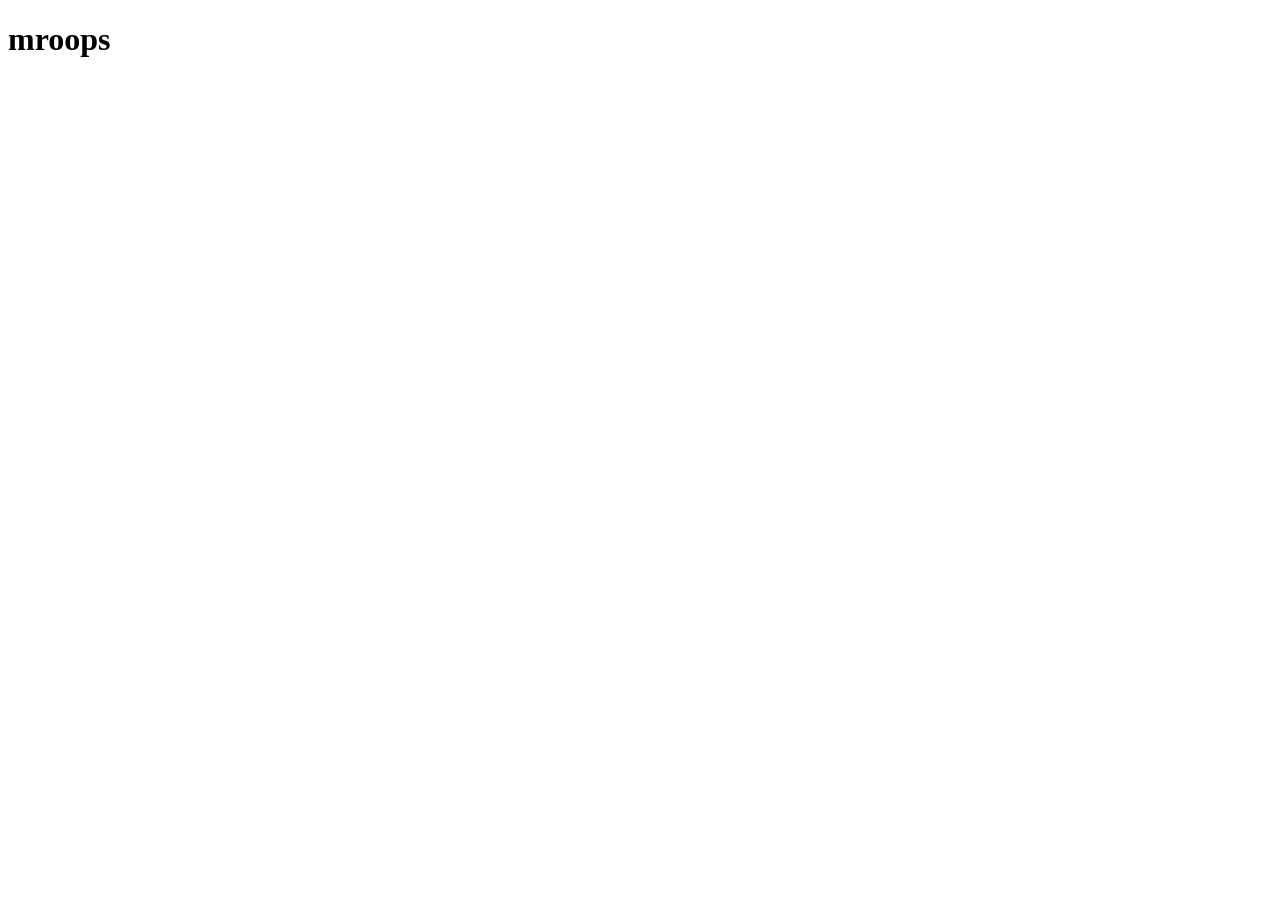
==== index.html @ ba9a28cd "index.html" ====
<!DOCTYPE html>
<html lang="en">
    <head>
		<meta charset = "UTF-8"/>
		<link rel="stylesheet" href="style.css">
		<script type="text/javascript" src="http://code.jquery.com/jquery-1.11.1.min.js"></script>
	</head>
	
	<body>
		<h1>mroops</h1>
	</body>
</html>
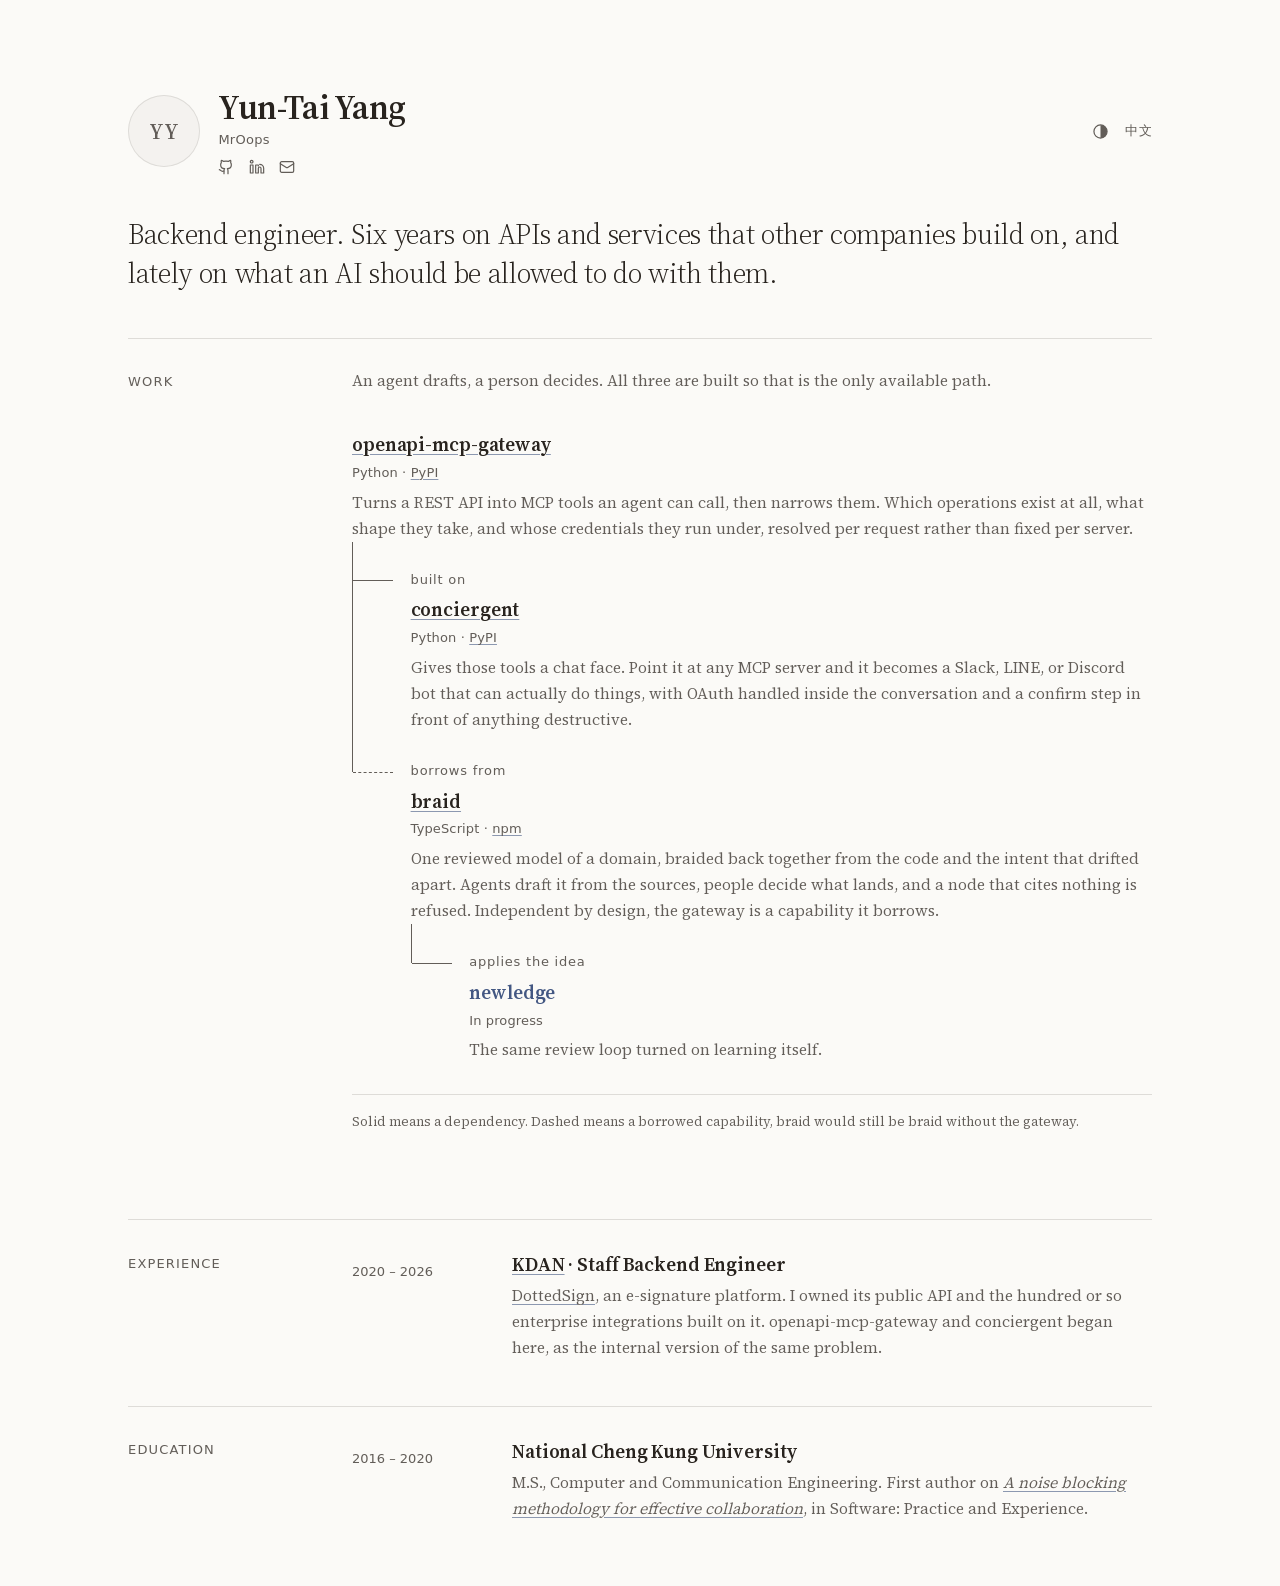
==== commit b24a4a68: "refactor: move the registry links onto the projects they belong to The icon row linked a PyPI profil" ====
--- a/index.html
+++ b/index.html
@@ -1,12 +1,147 @@
 <!DOCTYPE html>
 <html lang="en">
-    <head>
-		<meta charset = "UTF-8"/>
-		<link rel="stylesheet" href="style.css">
-		<script type="text/javascript" src="http://code.jquery.com/jquery-1.11.1.min.js"></script>
-	</head>
-	
-	<body>
-		<h1>mroops</h1>
-	</body>
-</html>+<head>
+<meta charset="utf-8">
+<meta name="viewport" content="width=device-width, initial-scale=1">
+<title>Yun-Tai Yang</title>
+<meta name="description" content="Backend engineer. Six years on APIs and services that other companies build on, and lately on what an AI should be allowed to do with them.">
+<link rel="icon" href="favicon.svg" type="image/svg+xml">
+<link rel="alternate" hreflang="zh-Hant" href="https://mroops.dev/zh.html">
+<link rel="alternate" hreflang="en" href="https://mroops.dev/">
+<link rel="preload" href="fonts/source-serif-4-latin.woff2" as="font" type="font/woff2" crossorigin>
+<script>
+	// Runs before first paint so a pinned theme never flashes the other one.
+	try { document.documentElement.dataset.theme = localStorage.getItem('theme') || '' } catch {}
+</script>
+<link rel="stylesheet" href="style.css">
+</head>
+<body>
+<main class="page">
+
+	<header class="masthead">
+		<div class="identity">
+			<div class="avatar" role="img" aria-label="Yun-Tai Yang">YY</div>
+			<div>
+				<h1 class="name">Yun-Tai Yang</h1>
+				<span class="handle">MrOops</span>
+				<nav class="elsewhere">
+					<a href="https://github.com/mroops0111" aria-label="GitHub"><svg viewBox="0 0 24 24" fill="none" stroke="currentColor" stroke-width="1.8" stroke-linecap="round" stroke-linejoin="round" aria-hidden="true"><path d="M15 22v-4a4.8 4.8 0 0 0-1-3.5c3 0 6-2 6-5.5.08-1.25-.27-2.48-1-3.5.28-1.15.28-2.35 0-3.5 0 0-1 0-3 1.5-2.64-.5-5.36-.5-8 0C6 2 5 2 5 2c-.3 1.15-.3 2.35 0 3.5A5.4 5.4 0 0 0 4 9c0 3.5 3 5.5 6 5.5-.39.49-.68 1.05-.85 1.65-.17.6-.22 1.23-.15 1.85v4"/><path d="M9 18c-4.51 2-5-2-7-2"/></svg></a>
+					<a href="https://www.linkedin.com/in/yun-tai-yang-b238891b6/" aria-label="LinkedIn"><svg viewBox="0 0 24 24" fill="none" stroke="currentColor" stroke-width="1.8" stroke-linecap="round" stroke-linejoin="round" aria-hidden="true"><path d="M16 8a6 6 0 0 1 6 6v7h-4v-7a2 2 0 0 0-4 0v7h-4V9h4v1.5"/><rect width="4" height="12" x="2" y="9"/><circle cx="4" cy="4" r="2"/></svg></a>
+					<a href="mailto:mroops0111@gmail.com" aria-label="Email"><svg viewBox="0 0 24 24" fill="none" stroke="currentColor" stroke-width="1.8" stroke-linecap="round" stroke-linejoin="round" aria-hidden="true"><rect width="20" height="16" x="2" y="4" rx="2"/><path d="m22 7-8.97 5.7a1.94 1.94 0 0 1-2.06 0L2 7"/></svg></a>
+				</nav>
+			</div>
+		</div>
+		<div class="controls">
+			<button class="theme" type="button" aria-label="Switch colour theme">
+				<svg viewBox="0 0 16 16" width="15" height="15" aria-hidden="true">
+					<circle cx="8" cy="8" r="7" fill="none" stroke="currentColor" stroke-width="1.3"/>
+					<path d="M8 1a7 7 0 0 1 0 14z" fill="currentColor"/>
+				</svg>
+			</button>
+			<a class="lang" href="zh.html" hreflang="zh-Hant">中文</a>
+		</div>
+	</header>
+
+	<p class="lede">
+		Backend engineer. Six years on APIs and services that other companies build on,
+		and lately on what an AI should be allowed to do with them.
+	</p>
+
+	<section class="section">
+		<h2 class="section-label">Work</h2>
+
+		<div class="section-body">
+			<p class="framing">
+			An agent drafts, a person decides. All three are built so that is the only available path.
+		</p>
+
+		<figure class="tree">
+			<p class="tree-name"><a href="https://github.com/mroops0111/openapi-mcp-gateway">openapi-mcp-gateway</a></p>
+			<p class="tree-note">Python &middot; <a href="https://pypi.org/project/openapi-mcp-gateway/">PyPI</a></p>
+			<p class="tree-role">Turns a REST API into MCP tools an agent can call, then narrows them. Which operations exist at all, what shape they take, and whose credentials they run under, resolved per request rather than fixed per server.</p>
+
+			<ul class="tree-branch">
+				<li class="tree-item">
+					<p class="tree-verb">built on</p>
+					<p class="tree-name"><a href="https://github.com/mroops0111/conciergent">conciergent</a></p>
+					<p class="tree-note">Python &middot; <a href="https://pypi.org/project/conciergent/">PyPI</a></p>
+					<p class="tree-role">Gives those tools a chat face. Point it at any MCP server and it becomes a Slack, LINE, or Discord bot that can actually do things, with OAuth handled inside the conversation and a confirm step in front of anything destructive.</p>
+				</li>
+				<li class="tree-item tree-item--borrowed">
+					<p class="tree-verb">borrows from</p>
+					<p class="tree-name"><a href="https://github.com/mroops0111/braid">braid</a></p>
+					<p class="tree-note">TypeScript &middot; <a href="https://www.npmjs.com/package/@braidhq/cli">npm</a></p>
+					<p class="tree-role">One reviewed model of a domain, braided back together from the code and the intent that drifted apart. Agents draft it from the sources, people decide what lands, and a node that cites nothing is refused. Independent by design, the gateway is a capability it borrows.</p>
+
+					<ul class="tree-branch">
+						<li class="tree-item tree-item--pending">
+							<p class="tree-verb">applies the idea</p>
+							<p class="tree-name">newledge</p>
+							<p class="tree-note">In progress</p>
+							<p class="tree-role">The same review loop turned on learning itself.</p>
+						</li>
+					</ul>
+				</li>
+			</ul>
+
+			<figcaption class="tree-foot">Solid means a dependency. Dashed means a borrowed capability, braid would still be braid without the gateway.</figcaption>
+		</figure>
+
+
+
+		</div>
+
+	</section>
+
+	<section class="section">
+		<h2 class="section-label">Experience</h2>
+
+		<div class="section-body">
+			<div class="role">
+				<p class="role-when">2020 &ndash; 2026</p>
+				<div>
+					<p class="role-where"><a href="https://www.kdan.com/">KDAN</a> &middot; Staff Backend Engineer</p>
+					<p class="role-what">
+						<a href="https://www.dottedsign.com/">DottedSign</a>, an e-signature platform. I owned its public API and the hundred or so
+						enterprise integrations built on it. openapi-mcp-gateway and conciergent began
+						here, as the internal version of the same problem.
+					</p>
+				</div>
+			</div>
+
+		</div>
+	</section>
+
+
+	<section class="section">
+		<h2 class="section-label">Education</h2>
+
+		<div class="section-body">
+			<div class="role">
+				<p class="role-when">2016 &ndash; 2020</p>
+				<div>
+					<p class="role-where">National Cheng Kung University</p>
+					<p class="role-what">
+						M.S., Computer and Communication Engineering. First author on
+						<a href="https://doi.org/10.1002/spe.3304"><cite>A noise blocking methodology
+						for effective collaboration</cite></a>, in Software: Practice and Experience.
+					</p>
+				</div>
+			</div>
+		</div>
+	</section>
+
+
+</main>
+
+<script>
+	document.querySelector('.theme').addEventListener('click', () => {
+		const root = document.documentElement
+		const system = matchMedia('(prefers-color-scheme: dark)').matches ? 'dark' : 'light'
+		const next = (root.dataset.theme || system) === 'dark' ? 'light' : 'dark'
+		root.dataset.theme = next
+		try { localStorage.setItem('theme', next) } catch {}
+	})
+</script>
+</body>
+</html>
--- a/style.css
+++ b/style.css
@@ -0,0 +1,463 @@
+/* Source Serif 4, variable weight 300-700, self-hosted so the page makes no third-party request.
+   The latin-ext subset only downloads when a character in its range actually appears. */
+@font-face {
+	font-family: 'Source Serif 4';
+	font-style: normal;
+	font-weight: 300 700;
+	font-display: swap;
+	src: url(fonts/source-serif-4-latin.woff2) format('woff2');
+	unicode-range: U+0000-00FF, U+0131, U+0152-0153, U+02BB-02BC, U+02C6, U+02DA, U+02DC,
+		U+0304, U+0308, U+0329, U+2000-206F, U+20AC, U+2122, U+2191, U+2193, U+2212, U+2215, U+FEFF, U+FFFD;
+}
+
+@font-face {
+	font-family: 'Source Serif 4';
+	font-style: normal;
+	font-weight: 300 700;
+	font-display: swap;
+	src: url(fonts/source-serif-4-latin-ext.woff2) format('woff2');
+	unicode-range: U+0100-02BA, U+02BD-02C5, U+02C7-02CC, U+02CE-02D7, U+02DD-02FF, U+0304,
+		U+0308, U+0329, U+1D00-1DBF, U+1E00-1E9F, U+1EF2-1EFF, U+2020, U+20A0-20AB, U+20AD-20C0,
+		U+2113, U+2C60-2C7F, U+A720-A7FF;
+}
+
+/* Warm paper rather than pure white, warm ink rather than pure black. The difference is small
+   per token and decisive in aggregate, it is what separates a considered page from a default one.
+
+   Each pair is light first, dark second. Chroma rises and lightness inverts between them, but the
+   hue stays the same number, because a dark mode that shifts hue reads as a different site. */
+:root {
+	--paper: light-dark(oklch(0.985 0.004 85), oklch(0.185 0.008 70));
+	--paper-sunk: light-dark(oklch(0.962 0.005 85), oklch(0.225 0.008 70));
+	--ink: light-dark(oklch(0.26 0.012 65), oklch(0.925 0.006 80));
+	--ink-soft: light-dark(oklch(0.48 0.010 65), oklch(0.695 0.008 75));
+	--rule: light-dark(oklch(0.895 0.006 80), oklch(0.305 0.008 70));
+	--accent: light-dark(oklch(0.46 0.075 265), oklch(0.775 0.070 265));
+
+	--page: 80%;
+	--page-max: 82rem;
+	--gutter: 11rem;
+	--step: 1.75rem;
+
+	/* Hosted on R2 rather than committed, so a portrait can be replaced or withdrawn without
+	   rewriting this repository's history. Both fail to a monogram, so a 404 here is survivable. */
+	--avatar: url(https://cdn.mroops.dev/assets/avatar.jpg);
+	--avatar-alt: url(https://cdn.mroops.dev/assets/avatar-ai.jpg);
+
+	--t-meta: 0.8125rem;
+	--t-small: 0.9844rem;
+	--t-body: 1.1875rem;
+	--t-title: 1.75rem;
+	--t-name: 2.125rem;
+
+	color-scheme: light dark;
+}
+
+/* Left alone, color-scheme follows the system. The button pins it, and light-dark() above resolves
+   against whichever of the three states is in force, so no token is ever written twice. */
+:root[data-theme='light'] {
+	color-scheme: light;
+}
+
+:root[data-theme='dark'] {
+	color-scheme: dark;
+}
+
+* {
+	box-sizing: border-box;
+}
+
+body {
+	margin: 0;
+	padding: 0;
+	background: var(--paper);
+	color: var(--ink);
+	font-family: 'Source Serif 4', Charter, 'Bitstream Charter', Cambria, Georgia, serif;
+	font-size: var(--t-body);
+	font-weight: 380;
+	line-height: 1.7;
+	-webkit-font-smoothing: antialiased;
+	text-rendering: optimizeLegibility;
+}
+
+/* The Latin face still leads, so English words inside a Chinese sentence stay in Source Serif.
+   The CJK fallbacks run modern serif first and land on a modern sans rather than on MingLiU. */
+body:lang(zh-Hant) {
+	font-family: 'Source Serif 4', 'Noto Serif TC', 'Source Han Serif TC', 'Songti TC',
+		'PingFang TC', 'Microsoft JhengHei', sans-serif;
+	line-height: 1.95;
+}
+
+.page {
+	width: min(var(--page), var(--page-max));
+	margin: 0 auto;
+	padding: 5.5rem 0 4rem;
+}
+
+/* Below this the left gutter has nowhere to go, so the whole page collapses to one column and the
+   side padding comes back. The prose cap stops mattering because the viewport is the cap. */
+@media (max-width: 52rem) {
+	.page {
+		width: auto;
+		padding: 3.5rem 1.5rem 4rem;
+	}
+}
+
+/* The accent exists only here. A link has to read as a link, and this is the single place on the
+   page where colour earns its keep, so the underline carries it and the text itself stays ink. */
+a {
+	color: inherit;
+	text-decoration-color: color-mix(in oklch, var(--accent) 60%, transparent);
+	text-decoration-thickness: 1px;
+	text-underline-offset: 0.18em;
+	transition: text-decoration-color 0.15s ease, color 0.15s ease;
+}
+
+a:hover {
+	color: var(--accent);
+	text-decoration-color: var(--accent);
+}
+
+.masthead {
+	display: flex;
+	align-items: center;
+	justify-content: space-between;
+	gap: 1rem;
+	margin-bottom: 2.5rem;
+}
+
+.identity {
+	display: flex;
+	align-items: center;
+	gap: 1.15rem;
+	min-width: 0;
+}
+
+/* Both portraits are absolutely positioned layers, so the monogram underneath them only ever
+   shows when neither image loads. Putting a portrait in `background-image` instead would paint it
+   behind the text, and the letters would sit on the face. */
+.avatar {
+	position: relative;
+	flex-shrink: 0;
+	width: 4.5rem;
+	height: 4.5rem;
+	overflow: hidden;
+	border-radius: 50%;
+	background-color: var(--paper-sunk);
+	box-shadow: inset 0 0 0 1px var(--rule);
+	font-family: 'Source Serif 4', serif;
+	font-size: 1.375rem;
+	font-weight: 500;
+	line-height: 4.5rem;
+	text-align: center;
+	color: var(--ink-soft);
+}
+
+.avatar::before,
+.avatar::after {
+	content: '';
+	position: absolute;
+	inset: 0;
+	background-size: cover;
+	background-position: center;
+}
+
+.avatar::before {
+	background-image: var(--avatar);
+}
+
+.avatar::after {
+	background-image: var(--avatar-alt);
+	animation: portrait 9s ease-in-out infinite;
+}
+
+@keyframes portrait {
+	0%, 42% { opacity: 0; }
+	50%, 92% { opacity: 1; }
+	100% { opacity: 0; }
+}
+
+/* A looping animation is the exact thing this setting exists to stop, so the second portrait simply
+   never appears rather than appearing without the fade. */
+@media (prefers-reduced-motion: reduce) {
+	.avatar::after {
+		animation: none;
+		opacity: 0;
+	}
+}
+
+.name {
+	margin: 0;
+	font-size: var(--t-name);
+	font-weight: 600;
+	letter-spacing: -0.014em;
+	line-height: 1.15;
+}
+
+/* The romanisation trails the Chinese name at a smaller size, so the two read as one name with a
+   gloss rather than as two names of equal weight. */
+.name-latin {
+	font-size: 0.68em;
+	font-weight: 400;
+	letter-spacing: 0;
+	color: var(--ink-soft);
+}
+
+.handle {
+	display: block;
+	margin-top: 0.1rem;
+	font-family: system-ui, -apple-system, sans-serif;
+	font-size: var(--t-meta);
+	font-weight: 400;
+	letter-spacing: 0.02em;
+	color: var(--ink-soft);
+}
+
+/* The language switch is the one element that is deliberately not serif. It is an interface
+   control rather than part of the text, and keeping it in a sans makes that distinction visible. */
+.controls {
+	display: flex;
+	flex-shrink: 0;
+	align-items: center;
+	gap: 1.1rem;
+}
+
+.theme {
+	display: flex;
+	padding: 0;
+	border: 0;
+	background: none;
+	color: var(--ink-soft);
+	cursor: pointer;
+}
+
+.theme:hover {
+	color: var(--accent);
+}
+
+.lang {
+	flex-shrink: 0;
+	font-family: system-ui, -apple-system, sans-serif;
+	font-size: var(--t-meta);
+	letter-spacing: 0.02em;
+	color: var(--ink-soft);
+	text-decoration: none;
+}
+
+.lang:hover {
+	color: var(--accent);
+}
+
+/* The framing paragraph carries the relationship between the three entries below it, so it sits
+   apart from the lede rather than inside the list, where it would read as a fourth project. */
+.framing {
+	margin: 0 0 2.1rem;
+	font-size: var(--t-small);
+	line-height: 1.75;
+	color: var(--ink-soft);
+	text-wrap: pretty;
+}
+
+.lede {
+	margin: 0 0 calc(var(--step) * 1.15);
+	font-size: var(--t-title);
+	font-weight: 320;
+	line-height: 1.4;
+	letter-spacing: -0.012em;
+	color: var(--ink);
+	text-wrap: pretty;
+}
+
+.section {
+	display: grid;
+	grid-template-columns: var(--gutter) minmax(0, 1fr);
+	gap: 0 3rem;
+	margin-top: calc(var(--step) * 1.6);
+	padding-top: var(--step);
+	border-top: 1px solid var(--rule);
+}
+
+.section-label {
+	margin: 0;
+	padding-top: 0.28rem;
+	font-family: system-ui, -apple-system, sans-serif;
+	font-size: var(--t-meta);
+	font-weight: 500;
+	letter-spacing: 0.09em;
+	text-transform: uppercase;
+	color: var(--ink-soft);
+}
+
+.tree-note {
+	margin: 0 0 0.35rem;
+	font-family: system-ui, -apple-system, sans-serif;
+	font-size: var(--t-meta);
+	letter-spacing: 0.01em;
+	color: var(--ink-soft);
+}
+
+/* Stroke icons throughout, including the two brand marks, so a logo never sits next to an outline
+   at a different visual weight. They inherit colour, which is what carries them into dark mode. */
+.elsewhere {
+	display: flex;
+	align-items: center;
+	gap: 0.9rem;
+	margin-top: 0.5rem;
+}
+
+.elsewhere a {
+	display: flex;
+	color: var(--ink-soft);
+	text-decoration: none;
+}
+
+.elsewhere a:hover {
+	color: var(--accent);
+}
+
+.elsewhere svg {
+	width: 16px;
+	height: 16px;
+}
+
+/* The rail is a left border on each item, so the last child can drop it and draw a stub instead.
+   That is what turns the corner into an elbow without any extra markup. */
+.tree {
+	margin: 0 0 2.6rem;
+	padding: 0;
+}
+
+.tree-branch {
+	position: relative;
+	margin: 0;
+	padding: 1.7rem 0 0;
+	list-style: none;
+}
+
+.tree-branch::before {
+	content: '';
+	position: absolute;
+	top: 0;
+	left: 0;
+	width: 1px;
+	height: 1.7rem;
+	background: var(--ink-soft);
+}
+
+.tree-item {
+	position: relative;
+	padding: 0 0 1.7rem 3.6rem;
+	border-left: 1px solid var(--ink-soft);
+}
+
+.tree-item:last-child {
+	padding-bottom: 0;
+	border-left-color: transparent;
+}
+
+.tree-item:last-child::after {
+	content: '';
+	position: absolute;
+	top: 0;
+	left: -1px;
+	width: 1px;
+	height: 0.72rem;
+	background: var(--ink-soft);
+}
+
+/* The trunk is always solid, because it is structure. Only this crossbar carries the relationship,
+   so the two jobs never compete for the same line. */
+.tree-item::before {
+	content: '';
+	position: absolute;
+	top: 0.72rem;
+	left: 0;
+	width: 2.5rem;
+	border-top: 1px solid var(--ink-soft);
+}
+
+.tree-item--borrowed::before {
+	border-top-style: dashed;
+}
+
+.tree-verb {
+	margin: 0 0 0.15rem;
+	font-family: system-ui, -apple-system, sans-serif;
+	font-size: var(--t-meta);
+	letter-spacing: 0.06em;
+	color: var(--ink-soft);
+}
+
+.tree-name {
+	margin: 0 0 0.1rem;
+	font-size: var(--t-body);
+	font-weight: 600;
+	letter-spacing: -0.006em;
+}
+
+.tree-item--pending .tree-name {
+	color: var(--accent);
+}
+
+.tree-role {
+	margin: 0;
+	font-size: var(--t-small);
+	line-height: 1.65;
+	color: var(--ink-soft);
+	text-wrap: pretty;
+}
+
+.tree-foot {
+	margin: 1.9rem 0 0;
+	padding-top: 1.1rem;
+	border-top: 1px solid var(--rule);
+	font-size: var(--t-meta);
+	line-height: 1.6;
+	color: var(--ink-soft);
+}
+
+/* A role is a date, a place and a claim, so it is set as three parts rather than as a paragraph.
+   The dates hold their own column at the reading size above, and fold into the flow below it. */
+.role {
+	display: grid;
+	grid-template-columns: 8.5rem minmax(0, 1fr);
+	gap: 0 1.5rem;
+	margin-bottom: 1.6rem;
+}
+
+.role:last-child {
+	margin-bottom: 0;
+}
+
+.role-when {
+	font-family: system-ui, -apple-system, sans-serif;
+	font-size: var(--t-meta);
+	line-height: 1.7;
+	color: var(--ink-soft);
+}
+
+.role-where {
+	margin: 0 0 0.15rem;
+	font-size: var(--t-body);
+	font-weight: 600;
+	letter-spacing: -0.006em;
+}
+
+.role-what {
+	margin: 0;
+	font-size: var(--t-small);
+	line-height: 1.65;
+	color: var(--ink-soft);
+	text-wrap: pretty;
+}
+
+@media (max-width: 52rem) {
+	.role {
+		grid-template-columns: 1fr;
+		gap: 0.2rem 0;
+	}
+}
+
+cite {
+	font-style: italic;
+}
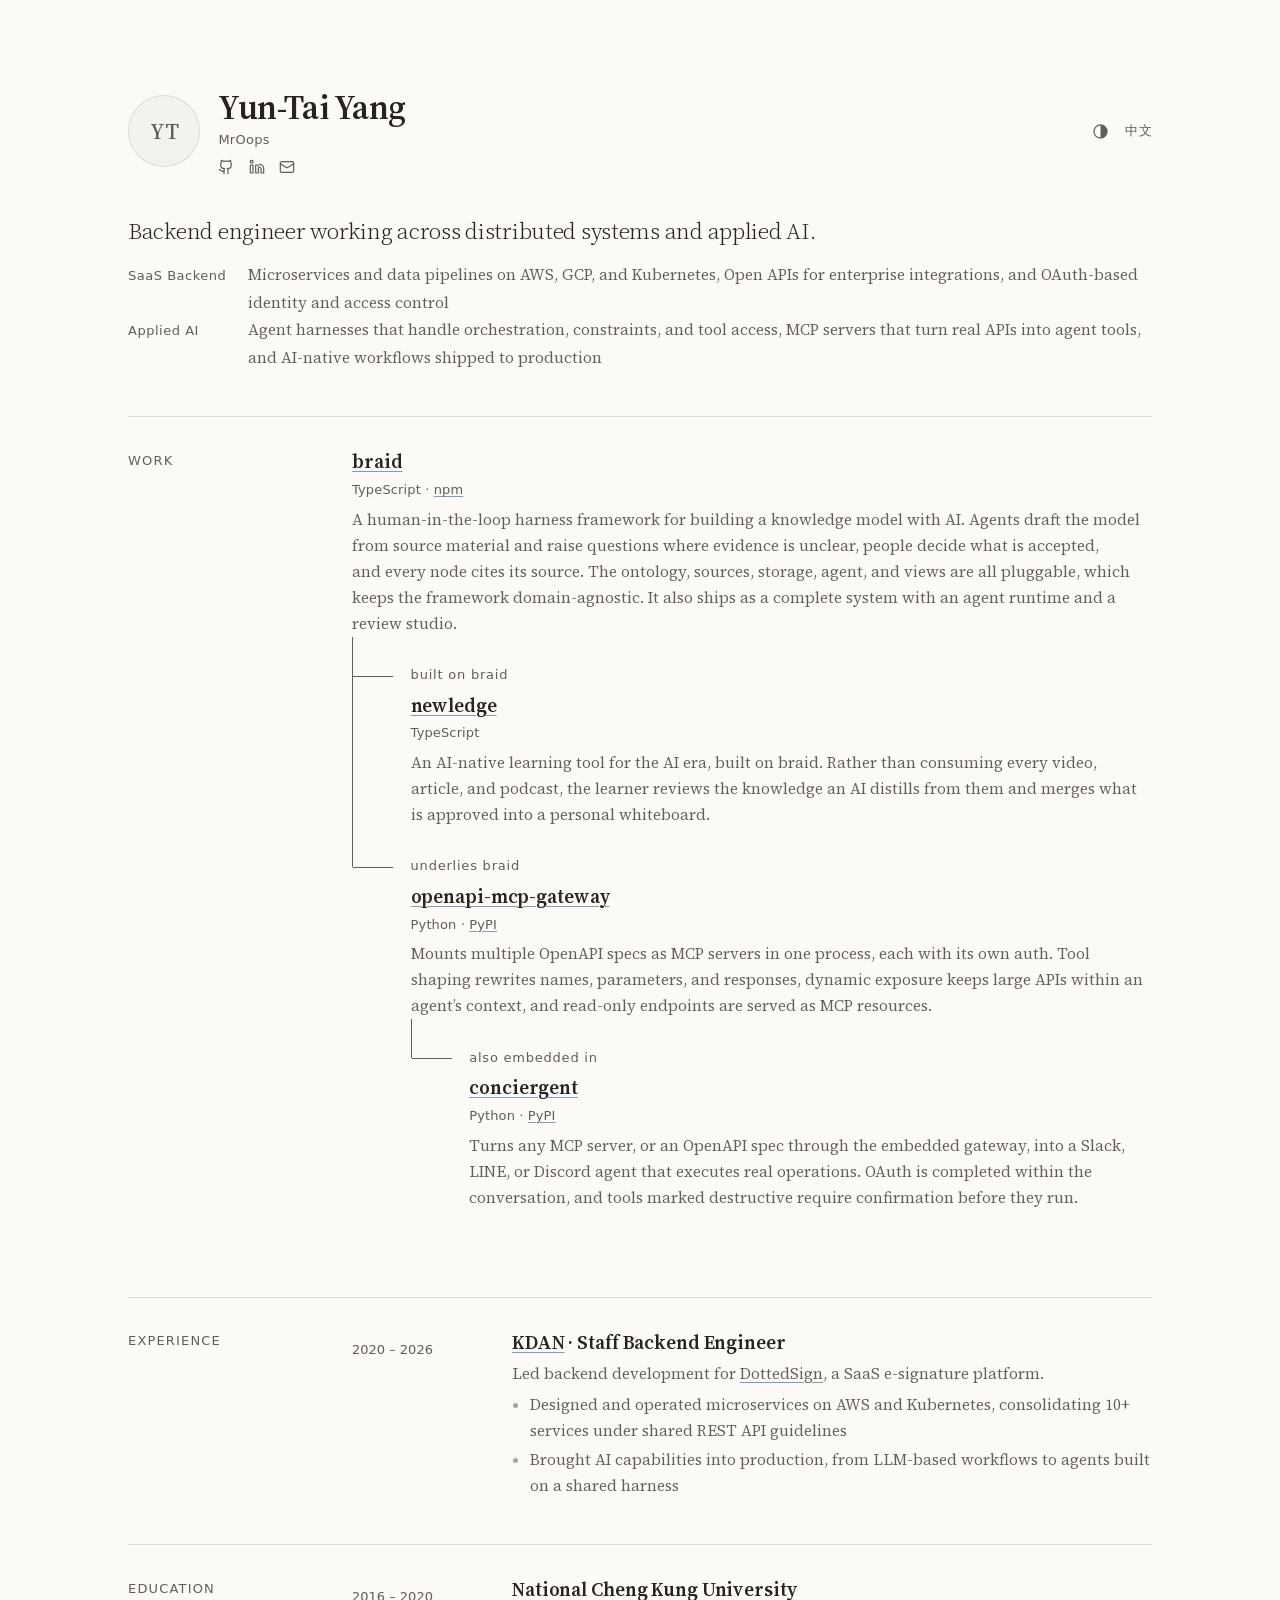
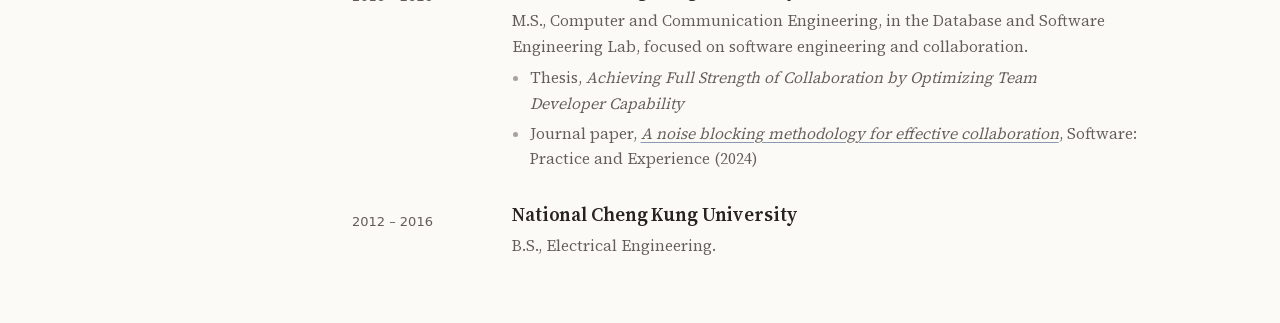
==== commit aac5388e: "feat: rewrite the copy around backend and applied AI, and adopt the YT mark - Replace the lede with " ====
--- a/index.html
+++ b/index.html
@@ -4,7 +4,7 @@
 <meta charset="utf-8">
 <meta name="viewport" content="width=device-width, initial-scale=1">
 <title>Yun-Tai Yang</title>
-<meta name="description" content="Backend engineer. Six years on APIs and services that other companies build on, and lately on what an AI should be allowed to do with them.">
+<meta name="description" content="Backend engineer working across distributed systems and applied AI.">
 <link rel="icon" href="favicon.svg" type="image/svg+xml">
 <link rel="alternate" hreflang="zh-Hant" href="https://mroops.dev/zh.html">
 <link rel="alternate" hreflang="en" href="https://mroops.dev/">
@@ -20,7 +20,7 @@
 
 	<header class="masthead">
 		<div class="identity">
-			<div class="avatar" role="img" aria-label="Yun-Tai Yang">YY</div>
+			<div class="avatar" role="img" aria-label="Yun-Tai Yang">YT</div>
 			<div>
 				<h1 class="name">Yun-Tai Yang</h1>
 				<span class="handle">MrOops</span>
@@ -42,49 +42,45 @@
 		</div>
 	</header>
 
-	<p class="lede">
-		Backend engineer. Six years on APIs and services that other companies build on,
-		and lately on what an AI should be allowed to do with them.
-	</p>
+	<p class="lede">Backend engineer working across distributed systems and applied AI.</p>
+	<ul class="focus">
+		<li><span class="focus-label">SaaS Backend</span>Microservices and data pipelines on AWS, GCP, and Kubernetes, Open APIs for enterprise integrations, and OAuth-based identity and access control</li>
+		<li><span class="focus-label">Applied AI</span>Agent harnesses that handle orchestration, constraints, and tool access, MCP servers that turn real APIs into agent tools, and AI-native workflows shipped to production</li>
+	</ul>
 
 	<section class="section">
 		<h2 class="section-label">Work</h2>
 
 		<div class="section-body">
-			<p class="framing">
-			An agent drafts, a person decides. All three are built so that is the only available path.
-		</p>
 
 		<figure class="tree">
-			<p class="tree-name"><a href="https://github.com/mroops0111/openapi-mcp-gateway">openapi-mcp-gateway</a></p>
-			<p class="tree-note">Python &middot; <a href="https://pypi.org/project/openapi-mcp-gateway/">PyPI</a></p>
-			<p class="tree-role">Turns a REST API into MCP tools an agent can call, then narrows them. Which operations exist at all, what shape they take, and whose credentials they run under, resolved per request rather than fixed per server.</p>
+			<p class="tree-name"><a href="https://github.com/mroops0111/braid">braid</a></p>
+			<p class="tree-note">TypeScript &middot; <a href="https://www.npmjs.com/package/@braidhq/cli">npm</a></p>
+			<p class="tree-role">A human-in-the-loop harness framework for building a knowledge model with AI. Agents draft the model from source material and raise questions where evidence is unclear, people decide what is accepted, and every node cites its source. The ontology, sources, storage, agent, and views are all pluggable, which keeps the framework domain-agnostic. It also ships as a complete system with an agent runtime and a review studio.</p>
 
 			<ul class="tree-branch">
 				<li class="tree-item">
-					<p class="tree-verb">built on</p>
-					<p class="tree-name"><a href="https://github.com/mroops0111/conciergent">conciergent</a></p>
-					<p class="tree-note">Python &middot; <a href="https://pypi.org/project/conciergent/">PyPI</a></p>
-					<p class="tree-role">Gives those tools a chat face. Point it at any MCP server and it becomes a Slack, LINE, or Discord bot that can actually do things, with OAuth handled inside the conversation and a confirm step in front of anything destructive.</p>
+					<p class="tree-verb">built on braid</p>
+					<p class="tree-name"><a href="https://github.com/mroops0111/newledge">newledge</a></p>
+					<p class="tree-note">TypeScript</p>
+					<p class="tree-role">An AI-native learning tool for the AI era, built on braid. Rather than consuming every video, article, and podcast, the learner reviews the knowledge an AI distills from them and merges what is approved into a personal whiteboard.</p>
 				</li>
-				<li class="tree-item tree-item--borrowed">
-					<p class="tree-verb">borrows from</p>
-					<p class="tree-name"><a href="https://github.com/mroops0111/braid">braid</a></p>
-					<p class="tree-note">TypeScript &middot; <a href="https://www.npmjs.com/package/@braidhq/cli">npm</a></p>
-					<p class="tree-role">One reviewed model of a domain, braided back together from the code and the intent that drifted apart. Agents draft it from the sources, people decide what lands, and a node that cites nothing is refused. Independent by design, the gateway is a capability it borrows.</p>
+				<li class="tree-item">
+					<p class="tree-verb">underlies braid</p>
+					<p class="tree-name"><a href="https://github.com/mroops0111/openapi-mcp-gateway">openapi-mcp-gateway</a></p>
+					<p class="tree-note">Python &middot; <a href="https://pypi.org/project/openapi-mcp-gateway/">PyPI</a></p>
+					<p class="tree-role">Mounts multiple OpenAPI specs as MCP servers in one process, each with its own auth. Tool shaping rewrites names, parameters, and responses, dynamic exposure keeps large APIs within an agent&rsquo;s context, and read-only endpoints are served as MCP resources.</p>
 
 					<ul class="tree-branch">
-						<li class="tree-item tree-item--pending">
-							<p class="tree-verb">applies the idea</p>
-							<p class="tree-name">newledge</p>
-							<p class="tree-note">In progress</p>
-							<p class="tree-role">The same review loop turned on learning itself.</p>
+						<li class="tree-item">
+							<p class="tree-verb">also embedded in</p>
+							<p class="tree-name"><a href="https://github.com/mroops0111/conciergent">conciergent</a></p>
+							<p class="tree-note">Python &middot; <a href="https://pypi.org/project/conciergent/">PyPI</a></p>
+							<p class="tree-role">Turns any MCP server, or an OpenAPI spec through the embedded gateway, into a Slack, LINE, or Discord agent that executes real operations. OAuth is completed within the conversation, and tools marked destructive require confirmation before they run.</p>
 						</li>
 					</ul>
 				</li>
 			</ul>
-
-			<figcaption class="tree-foot">Solid means a dependency. Dashed means a borrowed capability, braid would still be braid without the gateway.</figcaption>
 		</figure>
 
 
@@ -101,11 +97,11 @@
 				<p class="role-when">2020 &ndash; 2026</p>
 				<div>
 					<p class="role-where"><a href="https://www.kdan.com/">KDAN</a> &middot; Staff Backend Engineer</p>
-					<p class="role-what">
-						<a href="https://www.dottedsign.com/">DottedSign</a>, an e-signature platform. I owned its public API and the hundred or so
-						enterprise integrations built on it. openapi-mcp-gateway and conciergent began
-						here, as the internal version of the same problem.
-					</p>
+					<p class="role-what">Led backend development for <a href="https://www.dottedsign.com/">DottedSign</a>, a SaaS e-signature platform.</p>
+					<ul class="role-points">
+						<li>Designed and operated microservices on AWS and Kubernetes, consolidating 10+ services under shared REST API guidelines</li>
+						<li>Brought AI capabilities into production, from LLM-based workflows to agents built on a shared harness</li>
+					</ul>
 				</div>
 			</div>
 
@@ -121,11 +117,18 @@
 				<p class="role-when">2016 &ndash; 2020</p>
 				<div>
 					<p class="role-where">National Cheng Kung University</p>
-					<p class="role-what">
-						M.S., Computer and Communication Engineering. First author on
-						<a href="https://doi.org/10.1002/spe.3304"><cite>A noise blocking methodology
-						for effective collaboration</cite></a>, in Software: Practice and Experience.
-					</p>
+					<p class="role-what">M.S., Computer and Communication Engineering, in the Database and Software Engineering Lab, focused on software engineering and collaboration.</p>
+					<ul class="role-points">
+						<li>Thesis, <cite>Achieving Full Strength of Collaboration by Optimizing Team Developer Capability</cite></li>
+						<li>Journal paper, <a href="https://doi.org/10.1002/spe.3304"><cite>A noise blocking methodology for effective collaboration</cite></a>, Software: Practice and Experience (2024)</li>
+					</ul>
+				</div>
+			</div>
+			<div class="role">
+				<p class="role-when">2012 &ndash; 2016</p>
+				<div>
+					<p class="role-where">National Cheng Kung University</p>
+					<p class="role-what">B.S., Electrical Engineering.</p>
 				</div>
 			</div>
 		</div>
--- a/style.css
+++ b/style.css
@@ -47,7 +47,7 @@
 	--t-meta: 0.8125rem;
 	--t-small: 0.9844rem;
 	--t-body: 1.1875rem;
-	--t-title: 1.75rem;
+	--t-title: 1.4375rem;
 	--t-name: 2.125rem;
 
 	color-scheme: light dark;
@@ -248,24 +248,48 @@
 	color: var(--accent);
 }
 
-/* The framing paragraph carries the relationship between the three entries below it, so it sits
-   apart from the lede rather than inside the list, where it would read as a fourth project. */
-.framing {
-	margin: 0 0 2.1rem;
-	font-size: var(--t-small);
-	line-height: 1.75;
-	color: var(--ink-soft);
-	text-wrap: pretty;
-}
-
 .lede {
-	margin: 0 0 calc(var(--step) * 1.15);
+	margin: 0 0 0.9rem;
 	font-size: var(--t-title);
 	font-weight: 320;
 	line-height: 1.4;
 	letter-spacing: -0.012em;
 	color: var(--ink);
 	text-wrap: pretty;
+}
+
+/* Two lines rather than a paragraph, one per field, so the lede stays a single claim and the
+   evidence for it can be scanned. The labels share the section labels' sans so they read as
+   interface rather than as text. */
+.focus {
+	margin: 0 0 calc(var(--step) * 1.15);
+	padding: 0;
+	list-style: none;
+	font-size: var(--t-small);
+	line-height: 1.75;
+	color: var(--ink-soft);
+}
+
+.focus li {
+	display: grid;
+	grid-template-columns: 6.5rem minmax(0, 1fr);
+	gap: 0 1rem;
+}
+
+.focus-label {
+	padding-top: 0.2rem;
+	font-family: system-ui, -apple-system, sans-serif;
+	font-size: var(--t-meta);
+	font-weight: 500;
+	letter-spacing: 0.04em;
+	color: var(--ink-soft);
+}
+
+@media (max-width: 52rem) {
+	.focus li {
+		grid-template-columns: 1fr;
+		margin-bottom: 0.5rem;
+	}
 }
 
 .section {
@@ -365,8 +389,6 @@
 	background: var(--ink-soft);
 }
 
-/* The trunk is always solid, because it is structure. Only this crossbar carries the relationship,
-   so the two jobs never compete for the same line. */
 .tree-item::before {
 	content: '';
 	position: absolute;
@@ -376,10 +398,6 @@
 	border-top: 1px solid var(--ink-soft);
 }
 
-.tree-item--borrowed::before {
-	border-top-style: dashed;
-}
-
 .tree-verb {
 	margin: 0 0 0.15rem;
 	font-family: system-ui, -apple-system, sans-serif;
@@ -395,25 +413,12 @@
 	letter-spacing: -0.006em;
 }
 
-.tree-item--pending .tree-name {
-	color: var(--accent);
-}
-
 .tree-role {
 	margin: 0;
 	font-size: var(--t-small);
 	line-height: 1.65;
 	color: var(--ink-soft);
 	text-wrap: pretty;
-}
-
-.tree-foot {
-	margin: 1.9rem 0 0;
-	padding-top: 1.1rem;
-	border-top: 1px solid var(--rule);
-	font-size: var(--t-meta);
-	line-height: 1.6;
-	color: var(--ink-soft);
 }
 
 /* A role is a date, a place and a claim, so it is set as three parts rather than as a paragraph.
@@ -451,6 +456,23 @@
 	text-wrap: pretty;
 }
 
+.role-points {
+	margin: 0.35rem 0 0;
+	padding-left: 1.1rem;
+	font-size: var(--t-small);
+	line-height: 1.65;
+	color: var(--ink-soft);
+	text-wrap: pretty;
+}
+
+.role-points li + li {
+	margin-top: 0.2rem;
+}
+
+.role-points li::marker {
+	color: color-mix(in oklch, var(--ink-soft) 55%, transparent);
+}
+
 @media (max-width: 52rem) {
 	.role {
 		grid-template-columns: 1fr;
